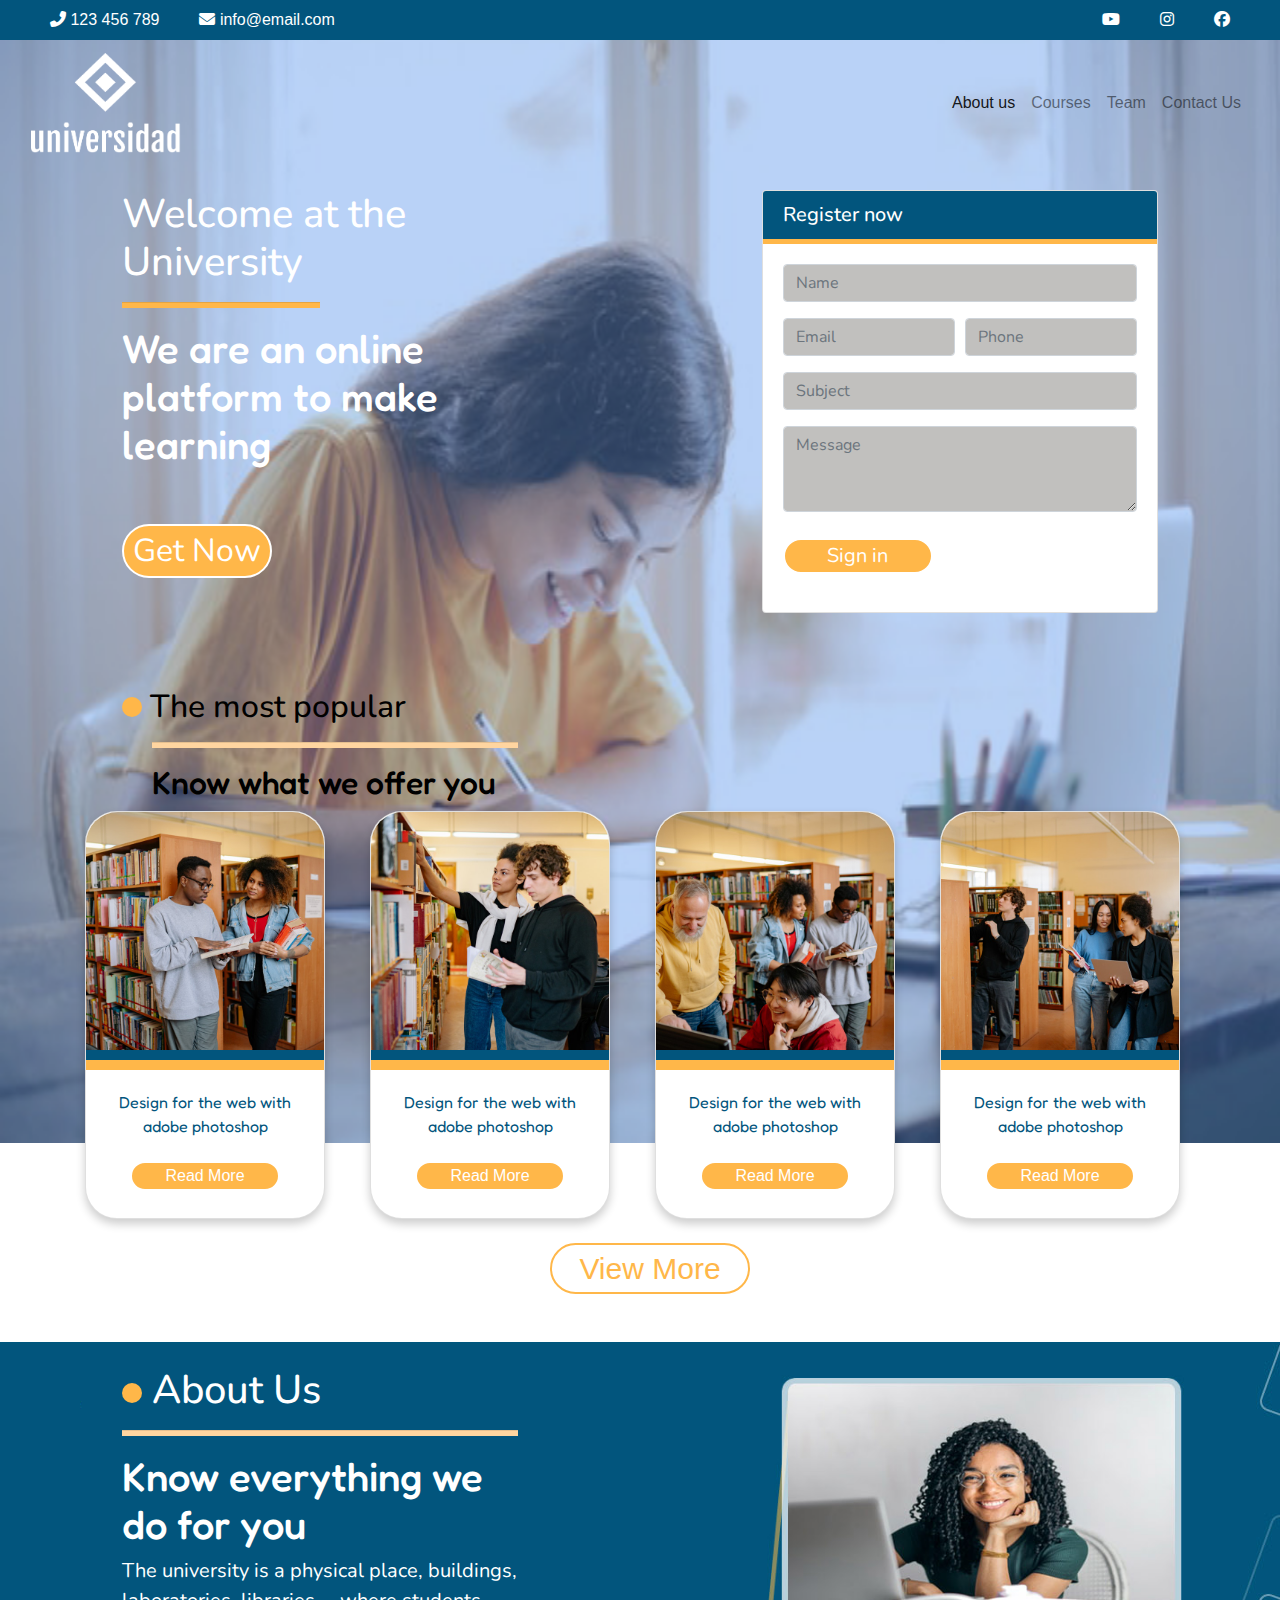
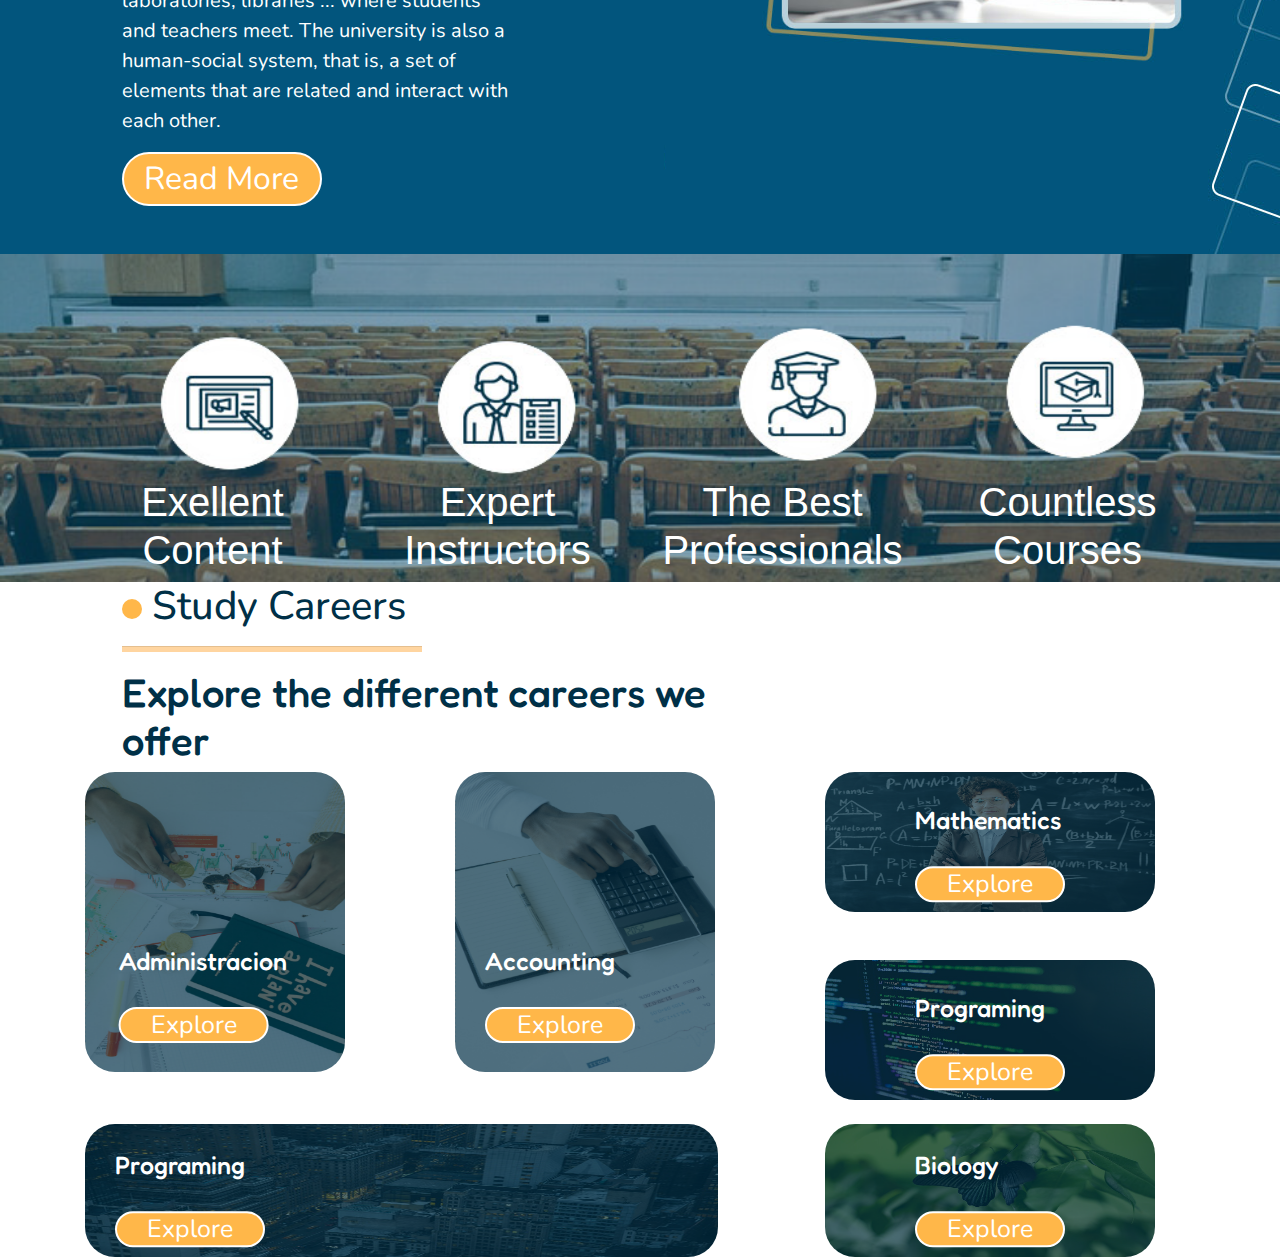
==== index.html @ 4c1564b8 "first try" ====
<!DOCTYPE html>
<html lang="en">
<head>
    <meta charset="UTF-8">
    <meta http-equiv="X-UA-Compatible" content="IE=edge">
    <meta name="viewport" content="width=device-width, initial-scale=1.0">
    <title>Document</title>
    <!-- styles -->
    <link rel="stylesheet" href="https://maxcdn.bootstrapcdn.com/bootstrap/4.0.0/css/bootstrap.min.css">

    <link rel="stylesheet" href="https://cdnjs.cloudflare.com/ajax/libs/font-awesome/6.1.1/css/all.min.css">

    <link rel="stylesheet" href="./css/style.css">


</head>
<body>
    <!-- top bar -->
    <nav  id="navbar-one" class="flex">
        <div class="left flex">
            <div class="call">
                <i class="fa fa-phone-alt"></i>
                <span class="hidden-mobile">123 456 789</span>
            </div>
            <div class="email">
                <i class="fa fa-envelope"></i>
                <span class="hidden-mobile">info@email.com</span>
            </div>
        </div>
        <div class="right flex">
            <div class="yt">
                <i class="fab fa-youtube"></i>
            </div>
            <div class="ig">
                <i class="fab fa-instagram"></i>
            </div>
            <div class="fb">
                <i class="fab fa-facebook"></i>
            </div>
        </div>
    </nav>

    <!--button bar  -->

    <div class="container-fluid">
        <nav class="navbar navbar-expand-lg navbar-light bg-dark">
            <a class="navbar-brand" href="#"><img height="100" width="150" src="./images/LOGO.png" alt=""></a>
            <button class="navbar-toggler" type="button" data-toggle="collapse" data-target="#navbarNavDropdown" aria-controls="navbarNavDropdown" aria-expanded="false" aria-label="Toggle navigation">
              <span class="navbar-toggler-icon"></span>
            </button>
            <div class="collapse navbar-collapse" id="navbarNavDropdown">
              <ul class="navbar-nav ml-auto">
                <li class="nav-item active">
                  <a class="nav-link" href="#">About us <span class="sr-only">(current)</span></a>
                </li>
                <li class="nav-item">
                  <a class="nav-link" href="#">Courses</a>
                </li>
                <li class="nav-item">
                  <a class="nav-link" href="#">Team</a>
                </li>
                <li class="nav-item">
                    <a class="nav-link" href="#">Contact Us</a>
                  </li>        
              </ul>
            </div>
        </nav>
    </div>

    <!-- welcome card -->    

    <section >
        <div  class="container-fluid">
            <div class="row">
                <div class="col-sm-1"></div>
                <div class="col-lg-4">
                    <br>
                    <div class="flow">                        
                        <h1>Welcome at the University</h1>
                        <hr id="line">
                        <h1 id="topText">We are an online <br>
                             platform to make learning</h1>              
                      <br>
                      <button id="button">Get Now</button>
                      </div>
                </div>    
                <div class="col-lg-2"></div>            

                <!-- registration -->

                <div class="col-lg-4">
                    <br>
                    <div  class="flow">
                        <div class="card">
                            <h5 class="card-header">Register now</h5>
                            <div class="card-body">
                              <form>
                                <div class="form-group">
                                    <input placeholder="Name" type="text" class="form-control" id="inputAddress" placeholder="1234 Main St">
                                  </div>
                                <div class="form-row">                            
                                  <div class="form-group col-md-6">
                                    <input placeholder="Email" type="email" class="form-control" id="inputEmail4">
                                  </div>
                                  <div class="form-group col-md-6">
                                    <input placeholder="Phone" type="phone" class="form-control" id="inputPassword4">
                                  </div>
                                </div>
                               
                                <div  class="form-group">
                                  <input type="text" class="form-control" placeholder="Subject">
                                </div>
                                <div class="form-row">
                                  <div class="form-group col-lg-12">
                                    <textarea placeholder="Message" class="form-control"  rows="3"></textarea>                            
                                  </div>                       
                                </div>
                                <div  class="form-group">                        
                                <button type="submit" id="sendButton">Sign in</button>
                              </form>
                            </div>
                          </div>
                      </div>
                </div>
                <div class="col-lg-1"></div>
            </div>
        </div>
    </section>
    <br>

    <div id="bottomSect" class="container-fluid">
        <div class="row">
          <div class="col-lg-1"></div>
          <div class="col-lg-4">

            <h1 style="color:black ;" class="flow">
              <span class="dot"></span>
               The most popular
              <hr style="background-color: #ffd5a0; height: 5px; margin-left: 30px;">
             <p style="margin: 0px 0px 0px 30px;" id="topText">Know what we offer you</p> 
          </h1> 
          </div>
          <div class="col-lg-2"></div>
          <div class="col-lg-4"></div>
          <div class="col-lg-1"></div>

                      
                        
        </div>
    </div>

    <!-- bottom cards -->

    <div class="container">
        <div class="row grid">

            <div class="col-lg-3 bcards">
                <div id="cCard"  class="card" style="width: 15rem;">
                <img class="card-img-top" src="./images/IMAGE CURSO 1.jpg" alt="Card image cap">
                <div id="card-body" class="card-body">
                  <!-- <h5 class="card-title">Card title</h5> -->
                  <p class="card-text">Design for the web with adobe photoshop</p>
                  <a href="#" class="btn"><button id="button">Read More</button></a>
                </div>
              </div>
            </div>
            <div class="col-lg-3 bcards">
                <div id="cCard2"  class="card" style="width: 15rem;">
                <img class="card-img-top" src="./images/IMAGE CURSO 2.jpg" alt="Card image cap">
                <div id="card-body2" class="card-body">
                  <!-- <h5 class="card-title">Card title</h5> -->
                  <p class="card-text">Design for the web with adobe photoshop</p>
                  <a href="#" class="btn"><button id="button">Read More</button></a>
                </div>
              </div>
            </div>
            <div class="col-lg-3 bcards">
                <div id="cCard3"  class="card" style="width: 15rem;">
                <img class="card-img-top" src="./images/IMAGE CURSO 3.jpg" alt="Card image cap">
                <div id="card-body3" class="card-body">
                  <!-- <h5 class="card-title">Card title</h5> -->
                  <p class="card-text">Design for the web with adobe photoshop</p>
                  <a href="#" class="btn"><button id="button">Read More</button></a>
                </div>
              </div>
            </div>
            <div class="col-lg-3 bcards">
                <div id="cCard4"  class="card" style="width: 15rem;">
                <img class="card-img-top" src="./images/IMAGE CURSO 4.jpg" alt="Card image cap">
                <div id="card-body4" class="card-body">
                  <!-- <h5 class="card-title">Card title</h5> -->
                  <p class="card-text">Design for the web with adobe photoshop</p>
                  <a href="#" class="btn"><button id="button">Read More</button></a>
                </div>
              </div>
            </div>
        </div>
    </div>
    <br>
    
    <!-- bottom button -->
    <div class="container">
        <div class="row">
            <div class="col-sm-4"></div>
            <div class="col-lg-4" style="padding-left: 100px;">
                <button style="font-size: 30px; align-items: center;" id="buttonInverse">View More</button>
            </div>
            <div class="col-sm-4"></div>
        </div>
    </div>
    <br>

    <!--About us section \ -->
    <br>
    <section class="aboutUs">
      <br>
      <div class="container-fluid">
        <div class="row">
          <div class="col-lg-1"></div>
          <div class="col-lg-4">
            <div class="flow">                        
            <h1><span class="dot"></span>
              About Us</h1>
            <hr style="background-color: #ffd5a0; height: 5px;"> 
            <h1 id="topText">Know everything we do for you </h1> 
            <p style="font-size: 20px;">The university is a physical place, buildings, laboratories, libraries ... where students and teachers meet. The university is also a human-social system, that is, a set of elements that are related and interact with each other.</p>             
          <button style="width: 200px;" id="button">Read More</button>
          <span><br><br></span>
          </div>
        </div>
          <div class="col-lg-2"></div>
          <div class="col-lg-4">
          <img class="girlImg" height="300" width="430" src="./images/aboutuslady.png" alt="">
          </div>
          <div class="col-lg-1"></div>
        </div>
      </div>

      <!-- about us bottom icons -->

    </section>  
    <section class="AuBg">
      <div class="container">
        <div class="row">
        <div class="col-lg-3">
           <img class="auimg"   src="./images/ICONO 1.png" alt="">
           <h1>Exellent <br>
              Content</h1>
          </div>
        <div class="col-lg-3">
          <img class="auimg"  src="./images/ICONO 2.png" alt="">
          <h1>
            Expert <br>
          Instructors
          </h1>
        </div>
        <div class="col-lg-3">
          <img class="auimg"  src="./images/ICONO 3.png" alt="">
          <h1>The Best <br>
             Professionals</h1>
        </div>
        <div class="col-lg-3">
          <img class="auimg"  src="./images/ICONO 4.png" alt="">
          <h1>Countless
            <br>
              Courses</h1>
        </div>
        </div>        
      </div>
    </section>

    <!-- study careers -->

    <section>
      <div class="container-fluid">
        <div class="row">
          <div class="col-lg-1"></div>
          <div  class="col-lg-6">
            <div style="color: #003047;" class="flow">                        
            <h1><span class="dot"></span>
              Study Careers</h1>
            <hr style="background-color: #ffd5a0; height: 5px; width: 300px; margin-left: 0"> 
            <h1 id="topText">Explore the different careers we offer</h1> 
          </div>
        </div>
          <div class="col-lg-5"></div>
        </div>

        <div class="container">
          <div class="row no-gutters flow">
            <div class="col-md-4">
              <img class="imgCr" width="260px" height="300px" src="./images/IMAGE  CATEGORY ADMINISTRATION-2.png" alt="">
              <h1 class="imgTxt imgTxtQ">
                <span id="topText">
                  Administracion
                </span> 
                <br>
                <br>
                <button id="button">Explore</button>
              </h1>
            </div>            
            <div class="col-md-4">
              <img class="imgCr" width="260px" height="300px" src="./images/IMAGE  CATEGORY ACCOUNTING-1.png" alt="">
              <h1  class="imgTxt imgTxtQ">
                <span id="topText">
                  Accounting
                </span> 
                <br>
                <br>
                <button id="button">Explore</button>
              </h1>
            </div>
            <div class="col-md-4">
              <img class="imgCr" width="330" height="140px" src="./images/IMAGE  CATEGORY MATHEMATICS.png" alt="">
              <h1 class="imgTxt2">
                <span id="topText">
                  Mathematics
                </span>
                <br>
                <br>
                <button id="button">Explore</button>
              </h1>
              <br>
              <br>
              <img class="imgCr" width="330" height="140px" src="./images/IMAGE  CATEGORY PROGRAMMING.png" alt="">
              <h1 class="imgTxt2">
                <span id="topText">
                  Programing
                </span>
                <br>
                <br>
                <button id="button">Explore</button>
              </h1>
            </div>
          </div>
        </div>
        <br>
        <div class="container">
          <div class="row no-gutters flow">
            <div class="col-lg-8">
              <img class="imgCr"  width="633px" height="133px" src="./images/IMAGE  CATEGORY ARCHITECTURE.png" alt="">
              <h1 class="imgTxt4 imgTxtQ">
                <span id="topText">
                  Programing
                </span>
                <br>
                <br>
                <button id="button">Explore</button>
              </h1>
            </div>
            <div class="col-lg-4">
              <img class="imgCr" width="330" height="133px" src="./images/IMAGE  CATEGORY BIOLOGY.png" alt="">
              <h1  class="imgTxt3 imgTxtQ">
                <span id="topText">
                  Biology
                </span> 
                <br>
                <br>
                <button id="button">Explore</button>
              </h1>
            </div>
          </div>
        </div>
        
    </section> 
    
</body>
</html>
---- css/style.css ----
@import url('https://fonts.googleapis.com/css2?family=Nunito&display=swap');

@import url('https://fonts.googleapis.com/css2?family=Fredoka+One&display=swap');

body{
    background-image: url(../images/IMAGEN\ HERO2.png);
    background-repeat: no-repeat;
    background-size: 100% 40%;
    /* background-position: top; */
}

/* div{
    outline: 2px solid black ;
} */

nav{
    padding: 0 50px;
    width: 100hv;
}

.flex{
    display: flex;
    justify-content: space-between;
    align-items: center;
}

#navbar-one{    
    background-color: #02557d;
    color: rgb(255, 255, 255);
    height: 40px;
    cursor: pointer;
}

.left > div + div{
    margin-left: 40px;
}

.right > div{
    margin-left: 40px;
}

.left > div:hover,
.right > div:hover{
    color: black;
    transition: all 0.5s
}

.bg-dark {
    background-color: #343a4000!important;
}

#line{
    background-color: #ffb749;
    height: 5px;
    width: 50%;
    margin-left: 0;
}
    
    
.flow{
        color: rgb(255, 255, 255);
        font-size: xx-large;
        font-family: 'Nunito', sans-serif;
}
    
#topText{
        font-family: 'Fredoka One', cursive;
}
    
#button{
        width: 150px;
        background-color: #ffb749;
        color: #ffffff;
        border-color: #ffffff;
        border-radius: 30px;
        border-style: solid;
}
    
#buttonInverse{
    width: 200px;
    background-color: #ffffff;
    color: #ffb749;
    border-color: #ffb749;
    border-radius: 30px;
    border-style: solid;
}

.card{
    background-color: #ffffff;   
}

.form-control{
    background-color: rgba(155, 153, 149, 0.616);
}

.card-header{
    border: 0;
    background-color: #02557d;
    border-bottom: 5px;
    border-style: solid;
    border-bottom-color:#ffb749;

}

#sendButton{
    width: 150px;
    font-size:20px; 
    background-color: #ffb749;
    color: #ffffff;
    border-color: #ffffff;
    border-radius: 30px;
    border-style: solid;
}

.dot {
    height: 20px;
    width: 20px;
    background-color:#ffb749;
    border-radius: 50%;
    display: inline-block;
    }    

#bottomSect{
    /* padding: 100px; */
    /* border: 100px; */
    margin-top: 50px;
}

.grid{
    display: grid;
    grid-template-columns: repeat(auto-fit, minmax(270px, 1fr));
    /* justify-items: center; */

}

#cCard, #cCard2, #cCard3, #cCard4 {
/* padding: 1.5em .5em .5em; */
border-radius: 2em;
text-align: center;
box-shadow: 0 5px 10px rgba(0,0,0,.2);
}

.card-img-top{
    border-radius: 2em 2em 0 0;        
    border-bottom: 10px solid #02557d ;
}

#card-body, #card-body2, #card-body3, #card-body4 {
    border-top: 10px solid #ffb749;
}

.card-text{
    font-family: 'Fredoka One', cursive;
    color: #02557d;
}

   









@media (max-width: 767px) {
    .hidden-mobile {
        display: none;
    }
    }

@media (max-width: 390px) {
body{
    background-image: url(../images/IMAGEN\ HERO2.png);
    background-repeat: no-repeat;
    background-size: 100% 26%;
    /* background-position: top; */
}
}

@media (max-width:  557px) {
body{
    background-image: url(../images/IMAGEN\ HERO2.png);
    background-repeat: no-repeat;
    background-size: 100% 26%;
    /* background-position: top; */
}
}

@media (max-width:  557px) {
    .grid{
        padding-left: 60px;
    }
    }

@media (max-width:  557px) {
    .bcards{
        padding-top: 10px;
    }
    }


            /* about page */


.aboutUs{
    background-image: url("../images/bg.png");
    background-repeat: no-repeat;
    background-size: cover;    
}
  
.AuBg{
    background-image: url("../images/AuBg.png");
    background-repeat: no-repeat;
    background-size: 100% 100%;
    text-align: center;
    color:#ffffff;
    ;
}
    
.auimg{    
    width: 300px;
    height: 300px;
    margin-bottom: -76px;
}

.imgCr{
    border-radius: 30px;
}

.imgTxt{
    font-size: 25px;
    position: absolute;    
    transform: translate(20%, -130%);
}

.imgTxt2{
    font-size: 25px;
    position: absolute;    
    transform: translate(60%, -110%);
}

@media all and (max-width: 1207px) and (max-width: 994px) {
    .imgTxt2  {
    font-size: 25px;
    position: absolute;    
    transform: translate(20%, -150%);
    }           

}


.imgTxt3{
    font-size: 25px;
    position: absolute;    
    transform: translate(60%, -110%);
}

@media all and (max-width: 1207px) and (max-width: 994px) {
    .imgTxt3  {
    font-size: 25px;
    position: absolute;    
    transform: translate(20%, -150%);
    }           

}

.imgTxt4{
    font-size: 25px;
    position: absolute;    
    transform: translate(20%, -110%);
}

@media all and (max-width: 1207px) and (max-width: 994px) {
    .imgTxt4  {
    font-size: 25px;
    position: absolute;    
    transform: translate(20%, -150%);
    }           

}


@media (max-width: 994px) {
    .AuBg{
        background: #02557d;
        border-top: 5px solid #ffb749;


    }
}

@media (max-width: 994px) {
    .aboutUs{        
        border-bottom: 5px solid #000000;


    }
}

@media all and (max-width: 1207px) and (max-width: 994px) {
    .imgCr  {
        height: 350px;
        width: 300px;
        padding: 10px;
    }           

}

@media all and (max-width: 1207px) and (max-width: 994px) {
    .imgTxtQ >  {
    font-size: 25px;
    position: absolute;    
    transform: translate(5%, -200%);
    }           

}


@media (max-width: 1114px) {
    .girlImg{        
        width: 250px;
        height: 200px;
    }
}
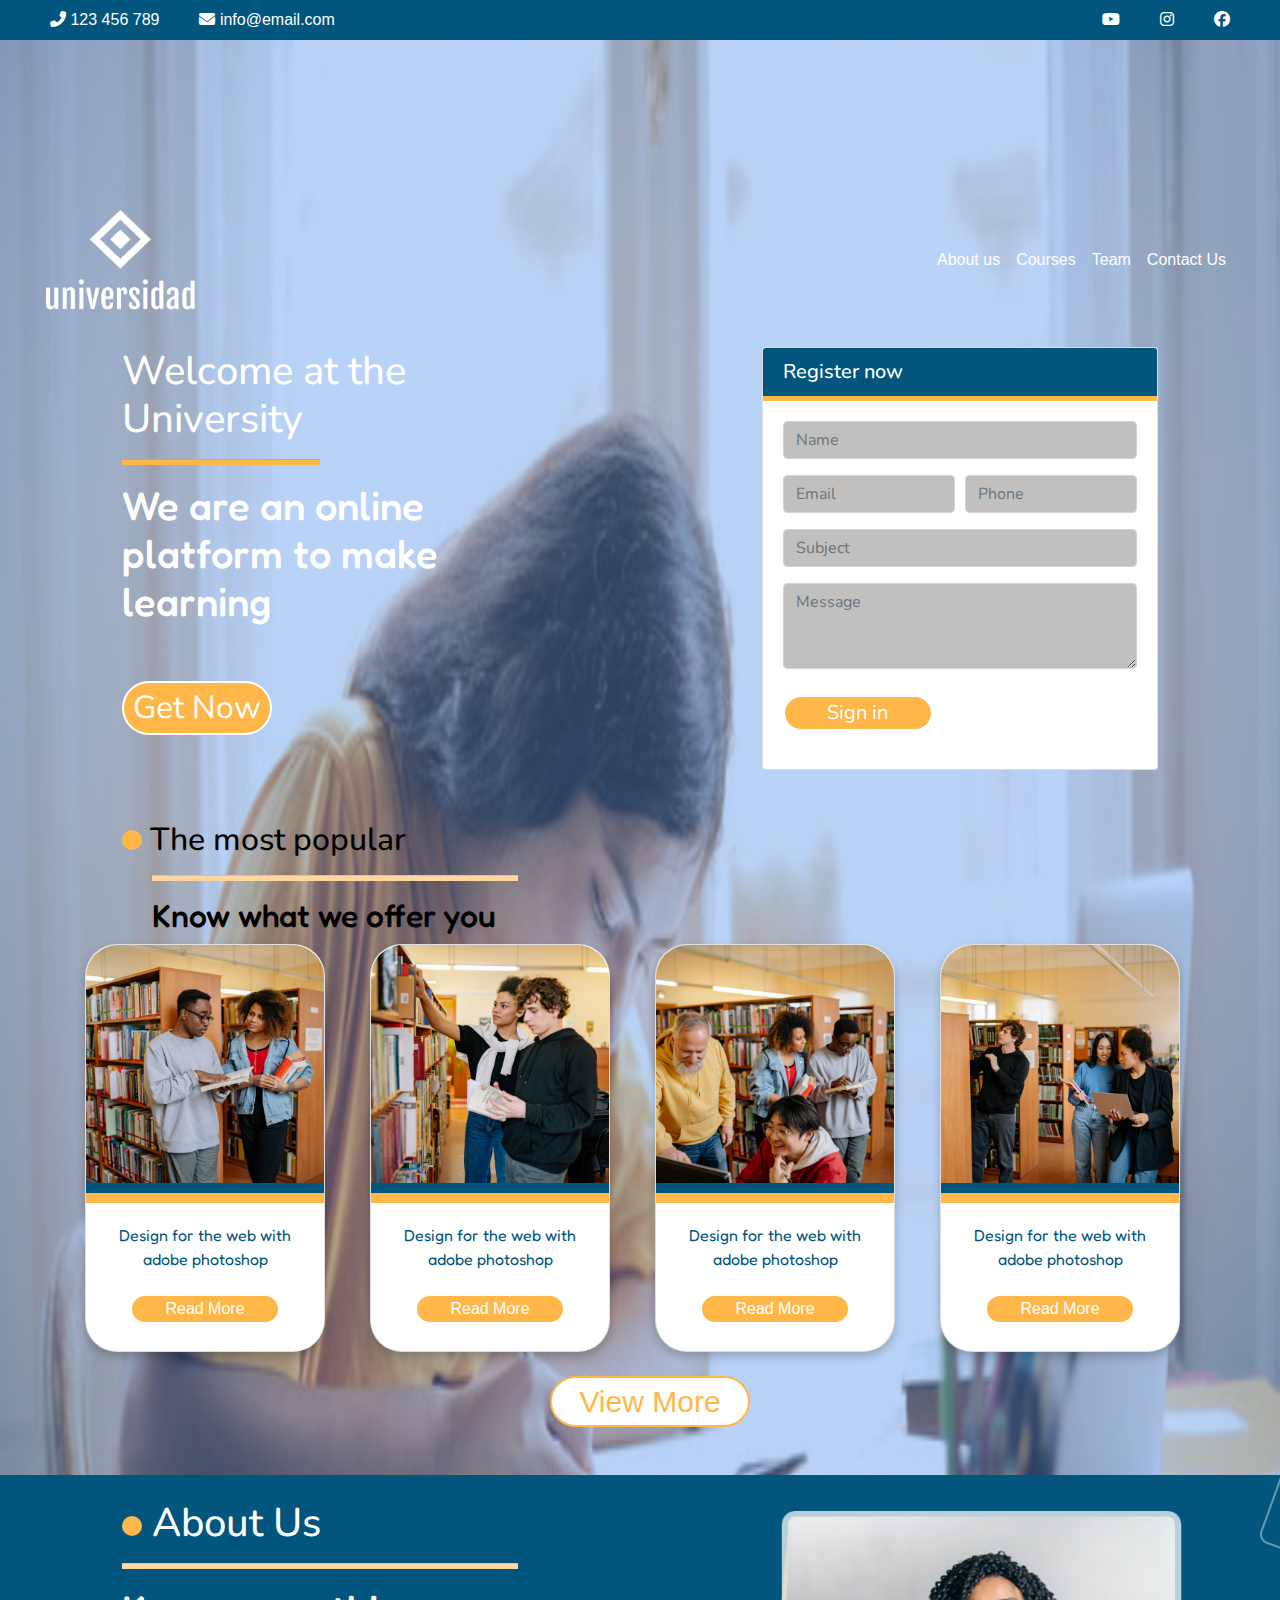
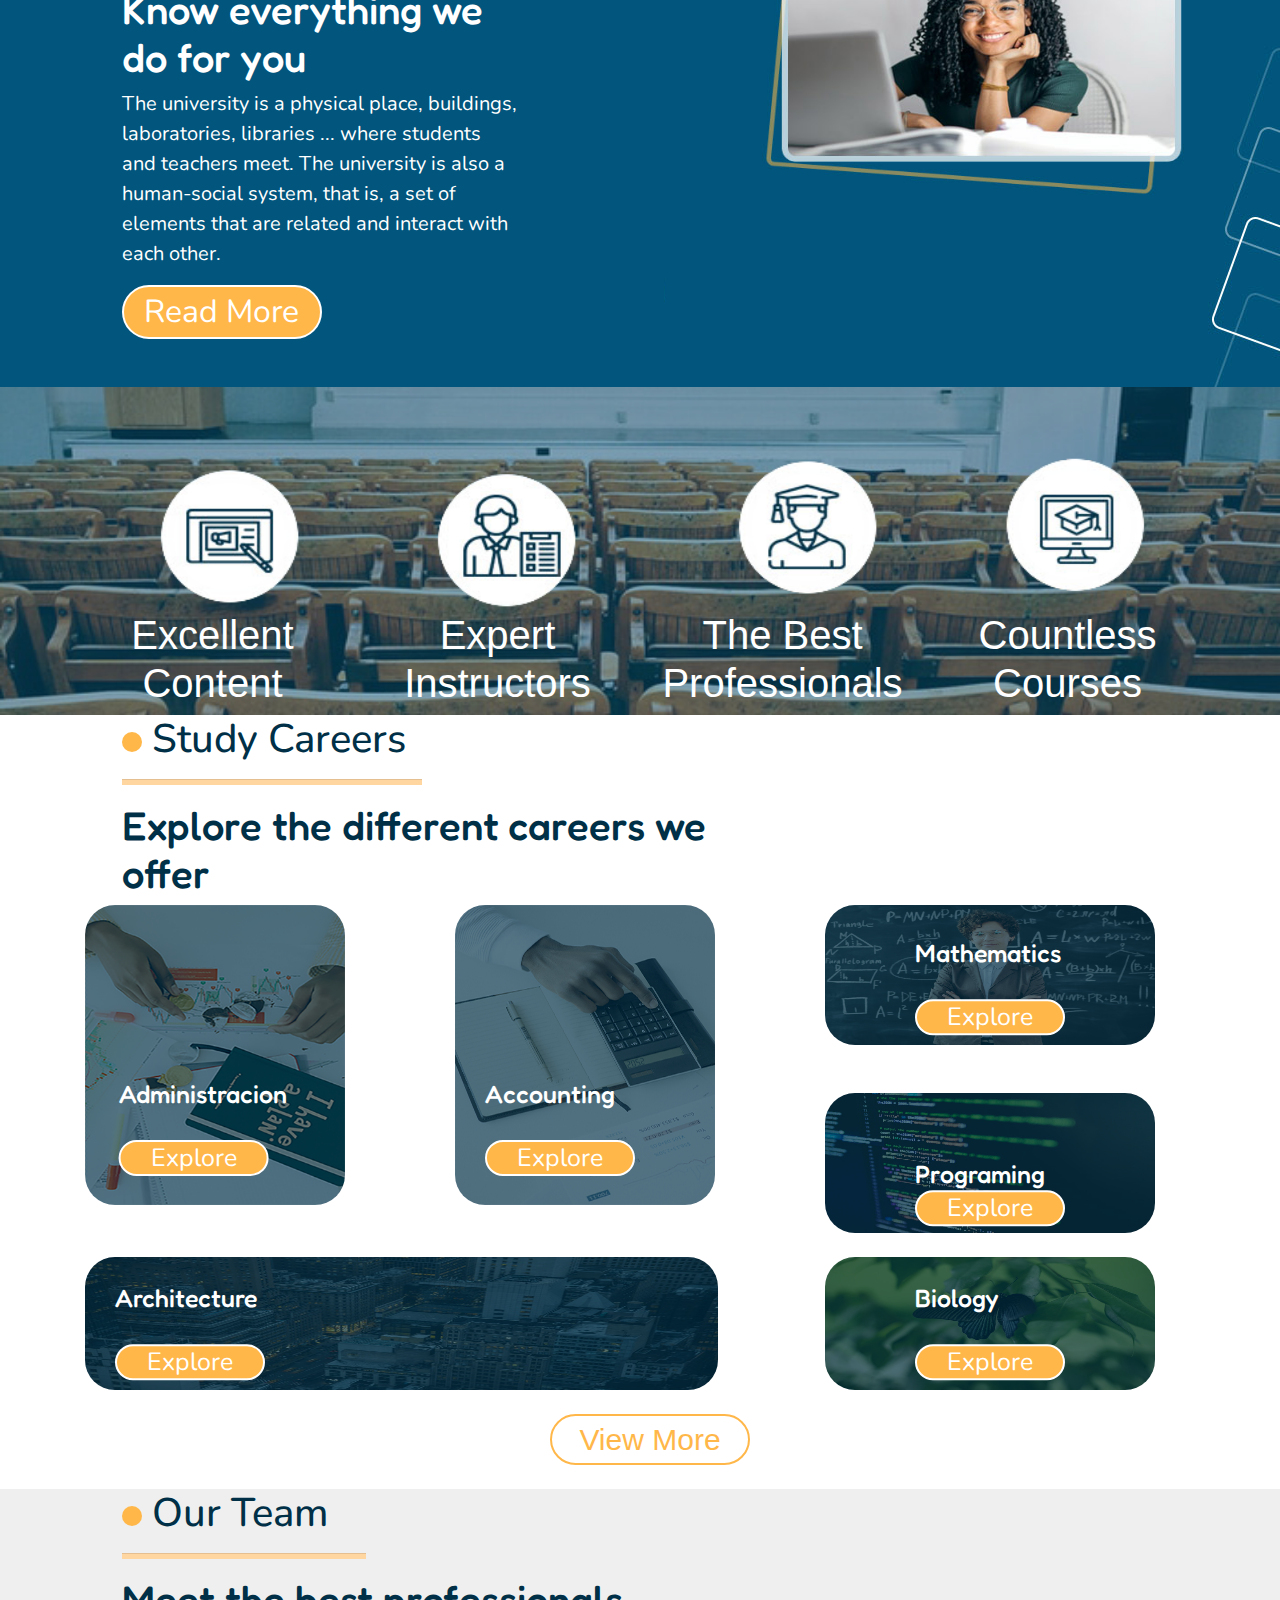
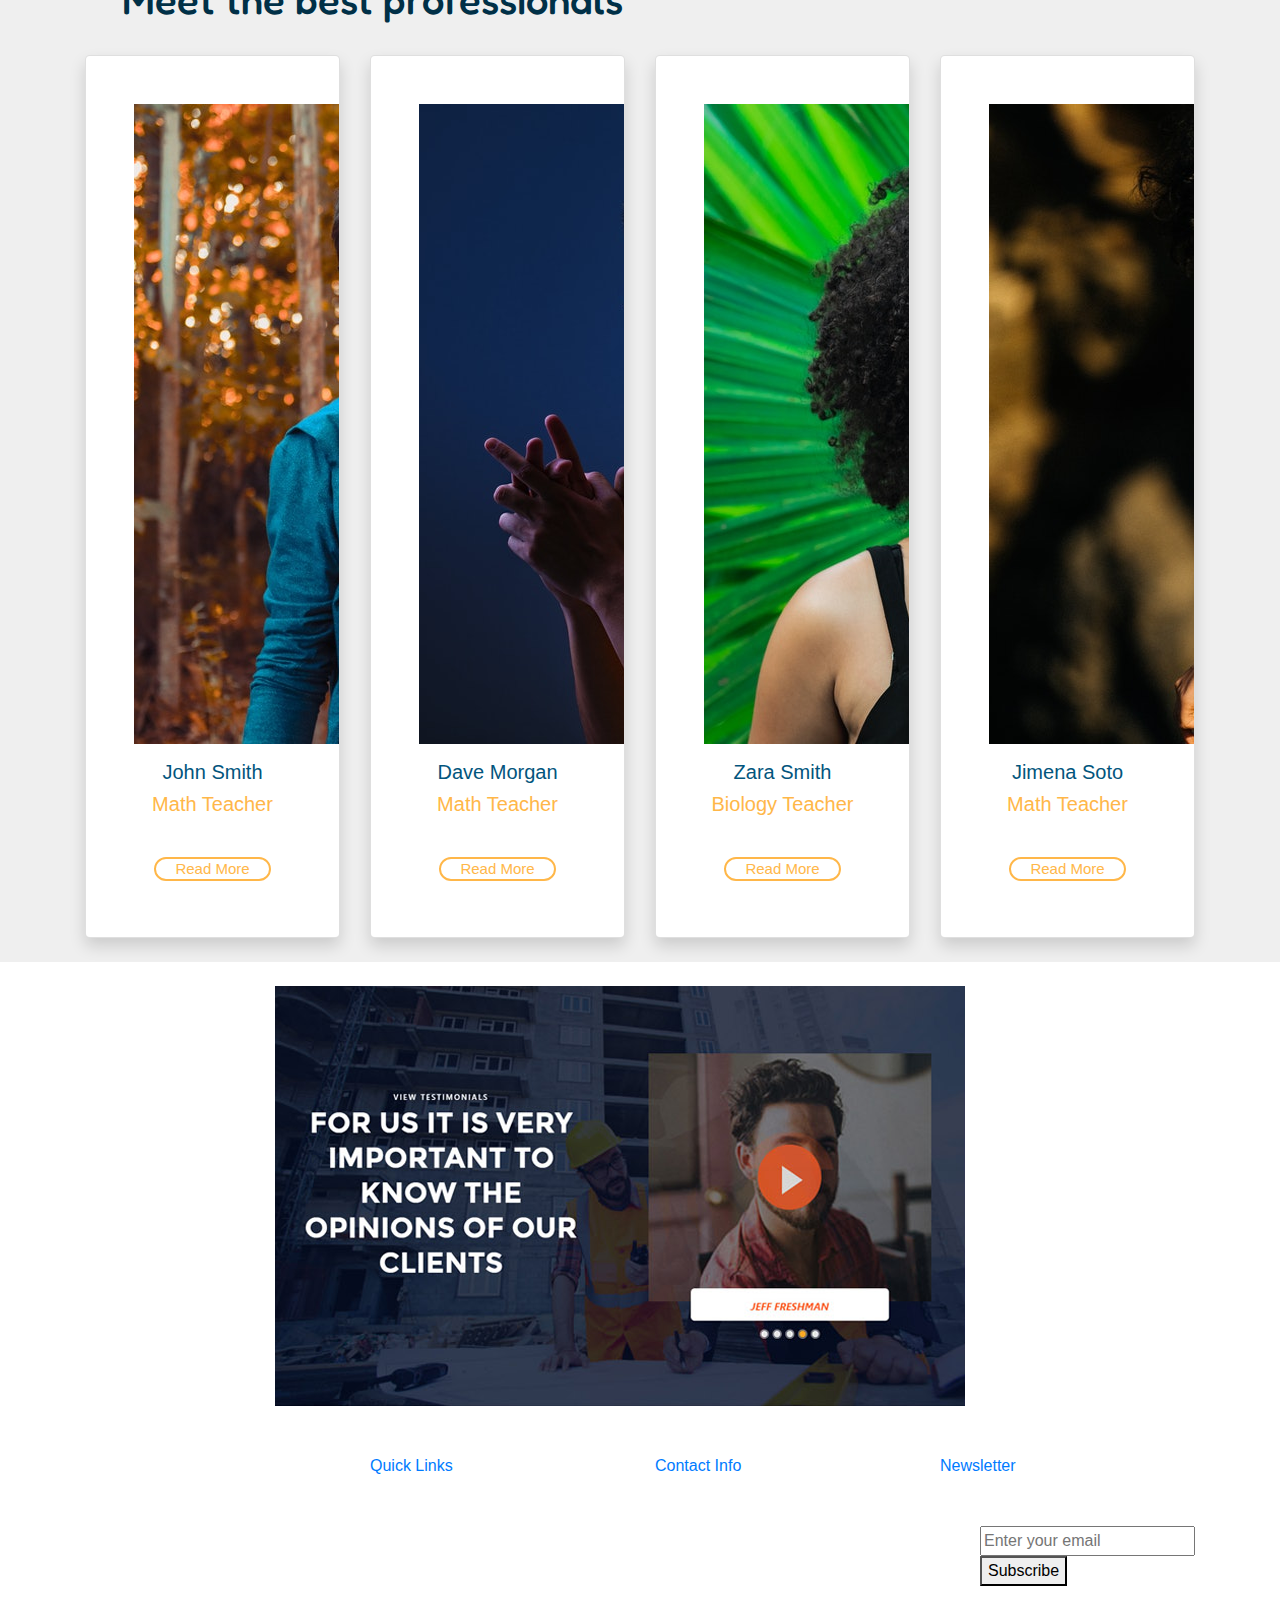
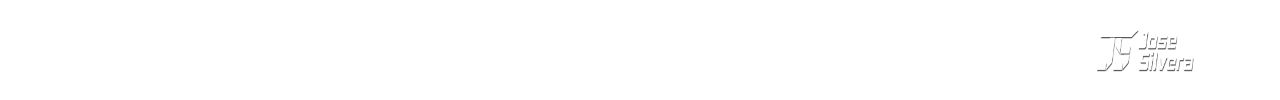
==== commit 90d2598a: "try2" ====
--- a/index.html
+++ b/index.html
@@ -8,69 +8,82 @@
     <!-- styles -->
     <link rel="stylesheet" href="https://maxcdn.bootstrapcdn.com/bootstrap/4.0.0/css/bootstrap.min.css">
 
+    <link rel="stylesheet" type="text/css" href="https://cdn.jsdelivr.net/npm/bootstrap@4.5.3/dist/css/bootstrap.min.css">
+
+
     <link rel="stylesheet" href="https://cdnjs.cloudflare.com/ajax/libs/font-awesome/6.1.1/css/all.min.css">
 
     <link rel="stylesheet" href="./css/style.css">
-
 
 </head>
 <body>
-    <!-- top bar -->
-    <nav  id="navbar-one" class="flex">
-        <div class="left flex">
-            <div class="call">
-                <i class="fa fa-phone-alt"></i>
-                <span class="hidden-mobile">123 456 789</span>
-            </div>
-            <div class="email">
-                <i class="fa fa-envelope"></i>
-                <span class="hidden-mobile">info@email.com</span>
-            </div>
-        </div>
-        <div class="right flex">
-            <div class="yt">
-                <i class="fab fa-youtube"></i>
-            </div>
-            <div class="ig">
-                <i class="fab fa-instagram"></i>
-            </div>
-            <div class="fb">
-                <i class="fab fa-facebook"></i>
-            </div>
-        </div>
-    </nav>
-
-    <!--button bar  -->
-
-    <div class="container-fluid">
-        <nav class="navbar navbar-expand-lg navbar-light bg-dark">
-            <a class="navbar-brand" href="#"><img height="100" width="150" src="./images/LOGO.png" alt=""></a>
-            <button class="navbar-toggler" type="button" data-toggle="collapse" data-target="#navbarNavDropdown" aria-controls="navbarNavDropdown" aria-expanded="false" aria-label="Toggle navigation">
-              <span class="navbar-toggler-icon"></span>
-            </button>
-            <div class="collapse navbar-collapse" id="navbarNavDropdown">
-              <ul class="navbar-nav ml-auto">
-                <li class="nav-item active">
-                  <a class="nav-link" href="#">About us <span class="sr-only">(current)</span></a>
-                </li>
-                <li class="nav-item">
-                  <a class="nav-link" href="#">Courses</a>
-                </li>
-                <li class="nav-item">
-                  <a class="nav-link" href="#">Team</a>
-                </li>
-                <li class="nav-item">
-                    <a class="nav-link" href="#">Contact Us</a>
-                  </li>        
-              </ul>
-            </div>
-        </nav>
-    </div>
-
+  <nav  id="navbar-one" class="flex">
+    <div class="left flex">
+        <div class="call">
+            <i class="fa fa-phone-alt"></i>
+            <span class="hidden-mobile">123 456 789</span>
+        </div>
+        <div class="email">
+            <i class="fa fa-envelope"></i>
+            <span class="hidden-mobile">info@email.com</span>
+        </div>
+    </div>
+    <div class="right flex">
+        <div class="yt">
+            <i class="fab fa-youtube"></i>
+        </div>
+        <div class="ig">
+            <i class="fab fa-instagram"></i>
+        </div>
+        <div class="fb">
+            <i class="fab fa-facebook"></i>
+        </div>
+    </div>
+</nav>
+    <!-- Background video -->
+<div class="video-background-holder">
+  <div class="video-background-overlay"></div>
+  <video playsinline="playsinline" autoplay="autoplay" muted="muted" loop="loop">
+        <source src="./Videos/hero-video.mp4" type="video/mp4">
+    </video>
+  <div class="video-background-content container-fluid h-100">
+    
+
+  <!--button bar  -->
+
+  <div class="container-fluid">
+      <nav class="navbar navbar-expand-lg navbar-dark bg-dark">
+          <a class="navbar-brand" href="#"><img height="100" width="150" src="./images/LOGO.png" alt=""></a>
+          <button class="navbar-toggler" type="button" data-toggle="collapse" data-target="#navbarNavDropdown" aria-controls="navbarNavDropdown" aria-expanded="false" aria-label="Toggle navigation">
+            <span class="navbar-toggler-icon"></span>
+          </button>
+          <div  class="collapse navbar-collapse" id="navbarNavDropdown">
+            <ul class="navbar-nav ml-auto">
+              <li class="nav-item active">
+                <a  style="color: white;" class="nav-link" href="#about">About us <span class="sr-only">(current)</span></a>
+              </li>
+              <li class="nav-item">
+                <a  style="color: white;" class="nav-link" href="#careers">Courses</a>
+              </li>
+              <li class="nav-item">
+                <a  style="color: white;" class="nav-link" href="#team">Team</a>
+              </li>
+              <li class="nav-item">
+                  <a  style="color: white;" class="nav-link" href="#contact">Contact Us</a>
+                </li>        
+            </ul>
+          </div>
+      </nav>
+  </div>
+  </div> 
+
+</div>
+   
+   
     <!-- welcome card -->    
 
-    <section >
-        <div  class="container-fluid">
+    <section class="topBg">
+        <div class="container-fluid">
             <div class="row">
                 <div class="col-sm-1"></div>
                 <div class="col-lg-4">
@@ -126,9 +139,9 @@
             </div>
         </div>
     </section>
-    <br>
-
-    <div id="bottomSect" class="container-fluid">
+    <section>
+
+      <div id="bottomSect" class="container-fluid">
         <div class="row">
           <div class="col-lg-1"></div>
           <div class="col-lg-4">
@@ -148,6 +161,10 @@
                         
         </div>
     </div>
+
+    </section>
+
+
 
     <!-- bottom cards -->
 
@@ -212,7 +229,7 @@
 
     <!--About us section \ -->
     <br>
-    <section class="aboutUs">
+    <section id="about" href class="aboutUs">
       <br>
       <div class="container-fluid">
         <div class="row">
@@ -244,7 +261,7 @@
         <div class="row">
         <div class="col-lg-3">
            <img class="auimg"   src="./images/ICONO 1.png" alt="">
-           <h1>Exellent <br>
+           <h1>Excellent <br>
               Content</h1>
           </div>
         <div class="col-lg-3">
@@ -271,7 +288,7 @@
 
     <!-- study careers -->
 
-    <section>
+    <section id="careers">
       <div class="container-fluid">
         <div class="row">
           <div class="col-lg-1"></div>
@@ -328,7 +345,6 @@
                   Programing
                 </span>
                 <br>
-                <br>
                 <button id="button">Explore</button>
               </h1>
             </div>
@@ -341,7 +357,7 @@
               <img class="imgCr"  width="633px" height="133px" src="./images/IMAGE  CATEGORY ARCHITECTURE.png" alt="">
               <h1 class="imgTxt4 imgTxtQ">
                 <span id="topText">
-                  Programing
+                  Architecture 
                 </span>
                 <br>
                 <br>
@@ -361,8 +377,178 @@
             </div>
           </div>
         </div>
-        
+        <br>
+         <!-- bottom button -->
+    <div class="container">
+      <div class="row">
+          <div class="col-sm-4"></div>
+          <div class="col-lg-4" style="padding-left: 100px;">
+              <button style="font-size: 30px; align-items: center;" id="buttonInverse">View More</button>
+          </div>
+          <div class="col-sm-4"></div>
+      </div>
+  </div>
+  <br>        
     </section> 
+  <!-- our team -->
+  
+  <section id="team" style="background-color: #efefef;">
+    <div class="container-fluid">
+      <div class="row">
+        <div class="col-lg-1"></div>
+        <div  class="col-lg-6">
+          <div style="color: #003047;" class="flow">                        
+          <h1><span class="dot"></span>
+            Our Team</h1>
+          <hr style="background-color: #ffd5a0; height: 5px; width: 40%; margin-left: 0"> 
+          <h1 id="topText">Meet the best professionals</h1> 
+        </div>
+      </div>
+        <div class="col-lg-5"></div>
+      </div>
+    </div>
+    <br>
+    <div class="container">   
     
+      <div class="row">
+        <div class="col-sm-3">
+          <div  class="profile-card card rounded-lg shadow p-4 p-xl-5 mb-4 text-center position-relative overflow-hidden">
+            <div class="banner"></div>
+            <img src="./images/IMAGE TEAM 1.jpg" alt="" class="img-circle mx-auto mb-3">
+            <h3 style="color: #02557d; font-size: 20px;">John Smith</h3>
+            <h3 style="font-size: 20px; color:#ffb749;" >Math Teacher</h3> 
+            <br>
+            <h3>
+              <button style="font-size: 15px; align-items: center; width: 75%;" id="buttonInverse">Read More</button> 
+            </h3>          
+          </div>
+        </div>
+        <div class="col-sm-3">
+          <div class="profile-card card rounded-lg shadow p-4 p-xl-5 mb-4 text-center position-relative overflow-hidden">
+            <div class="banner"></div>
+            <img src="./images/IMAGE TEAM 2.jpg" alt="" class="img-circle mx-auto mb-3">
+            <h3  style="color: #02557d; font-size: 20px;">Dave Morgan</h3>
+            <h3 style="font-size: 20px; color:#ffb749;" >Math Teacher</h3>
+            <br>
+            <h3>
+              <button style="font-size: 15px; align-items: center; width: 75%;" id="buttonInverse">Read More</button> 
+            </h3>               
+          </div>
+        </div>
+        <div class="col-sm-3">
+          <div class="profile-card card rounded-lg shadow p-4 p-xl-5 mb-4 text-center position-relative overflow-hidden">
+            <div class="banner"></div>
+            <img src="./images/IMAGE TEAM 4.jpg" alt="" class="img-circle mx-auto mb-3">
+            <h3  style="color: #02557d; font-size: 20px;">Zara Smith</h3>
+            <h3 style="font-size: 20px; color:#ffb749;" >Biology Teacher</h3>
+            <br>
+            <h3>
+              <button style="font-size: 15px; align-items: center; width: 75%;" id="buttonInverse">Read More</button> 
+            </h3>               
+          </div>
+        </div>
+        <div class="col-sm-3">
+          <div class="profile-card card rounded-lg shadow p-4 p-xl-5 mb-4 text-center position-relative overflow-hidden">
+            <div class="banner"></div>
+            <img src="./images/IMAGE TEAM 3.jpg" alt="" class="img-circle mx-auto mb-3">
+            <h3  style="color: #02557d; font-size: 20px;">Jimena Soto</h3>
+            <h3 style="font-size: 20px; color:#ffb749;" >Math Teacher</h3>
+            <br>
+            <h3>
+              <button style="font-size: 15px; align-items: center; width: 75%;" id="buttonInverse">Read More</button> 
+            </h3>
+          </div>
+        </div>
+      </div>
+    </div>
+  </section>
+
+  <!-- testimony  -->
+
+  <section class="testimony">
+    <br>
+    <div class="container"> 
+    <div class="row">
+      <div class="col-lg-2"></div>
+      <div class="col-lg-8">        
+        <img class="tp" src="./images/bottom-testimony.png" alt="">
+      </div>
+      <div class="col-lg-2"></div>
+    </div>
+    </div>
+    <br>
+  </section>
+
+  <!-- footer -->
+  <section id="contact" class="footer">
+    <br>
+      <div class="container">
+        <div style="color:white;" class="row">
+          <div class="col-lg-3">
+            <img height="100px" width="100px" src="./images/LOGO.png" alt="">
+          </div>
+          <div class="col-lg-3">
+            <a href="">Quick Links</a>
+            <ul>
+              <li>About Us</li>
+              <li>Courses</li>
+              <li>Team</li>
+              <li>Contact Us</li>
+            </ul>
+          </div>
+          <div class="col-lg-3">
+            <a href="">Contact Info</a>
+            <ul>
+              <li><i class="fa fa-phone-alt"></i> 123 456 789</li>
+              
+              <li><i class="fa fa-envelope"></i> info@email.com</li>
+                
+              <li>
+                <i class="fab fa-facebook"></i>
+                
+                <i class="fab fa-instagram"></i>
+                
+                <i class="fab fa-youtube"></i>
+    
+              </li>
+            </ul>
+          </div>
+          <div class="col-lg-3">
+            <a href="">Newsletter</a>
+            <ul>
+              <li>Receive all our promotions and notifications</li>
+              <li>
+                <div class="custom-search">
+                  <input type="text" class="custom-search-input" placeholder="Enter your email">
+                  <button class="custom-search-botton" type="submit">Subscribe</button>  
+                </div>
+              </li>              
+            </ul>
+          </div>
+        </div>        
+      </div>
+      <br>
+      <div class="container">
+        <div class="row">
+          <div style="color: white;" class="col-lg-6">© Copyright University. All Rights Reserved
+            This Website Was Designed And Develop by Josesilvera.com
+          </div>
+          <div style="text-align: right;" class="col-lg-6">
+            <img height="50px" width="100px" src="./images/logo Silvera Enterprises.png" alt="">
+          </div>
+        </div>
+      </div>
+      <br>
+  </section>
+
+
+	
+
+
+
+<script src="https://code.jquery.com/jquery-3.2.1.slim.min.js" integrity="sha384-KJ3o2DKtIkvYIK3UENzmM7KCkRr/rE9/Qpg6aAZGJwFDMVNA/GpGFF93hXpG5KkN" crossorigin="anonymous"></script>
+<script src="https://cdn.jsdelivr.net/npm/popper.js@1.12.9/dist/umd/popper.min.js" integrity="sha384-ApNbgh9B+Y1QKtv3Rn7W3mgPxhU9K/ScQsAP7hUibX39j7fakFPskvXusvfa0b4Q" crossorigin="anonymous"></script>
+<script src="https://cdn.jsdelivr.net/npm/bootstrap@4.0.0/dist/js/bootstrap.min.js" integrity="sha384-JZR6Spejh4U02d8jOt6vLEHfe/JQGiRRSQQxSfFWpi1MquVdAyjUar5+76PVCmYl" crossorigin="anonymous"></script>
 </body>
+
 </html>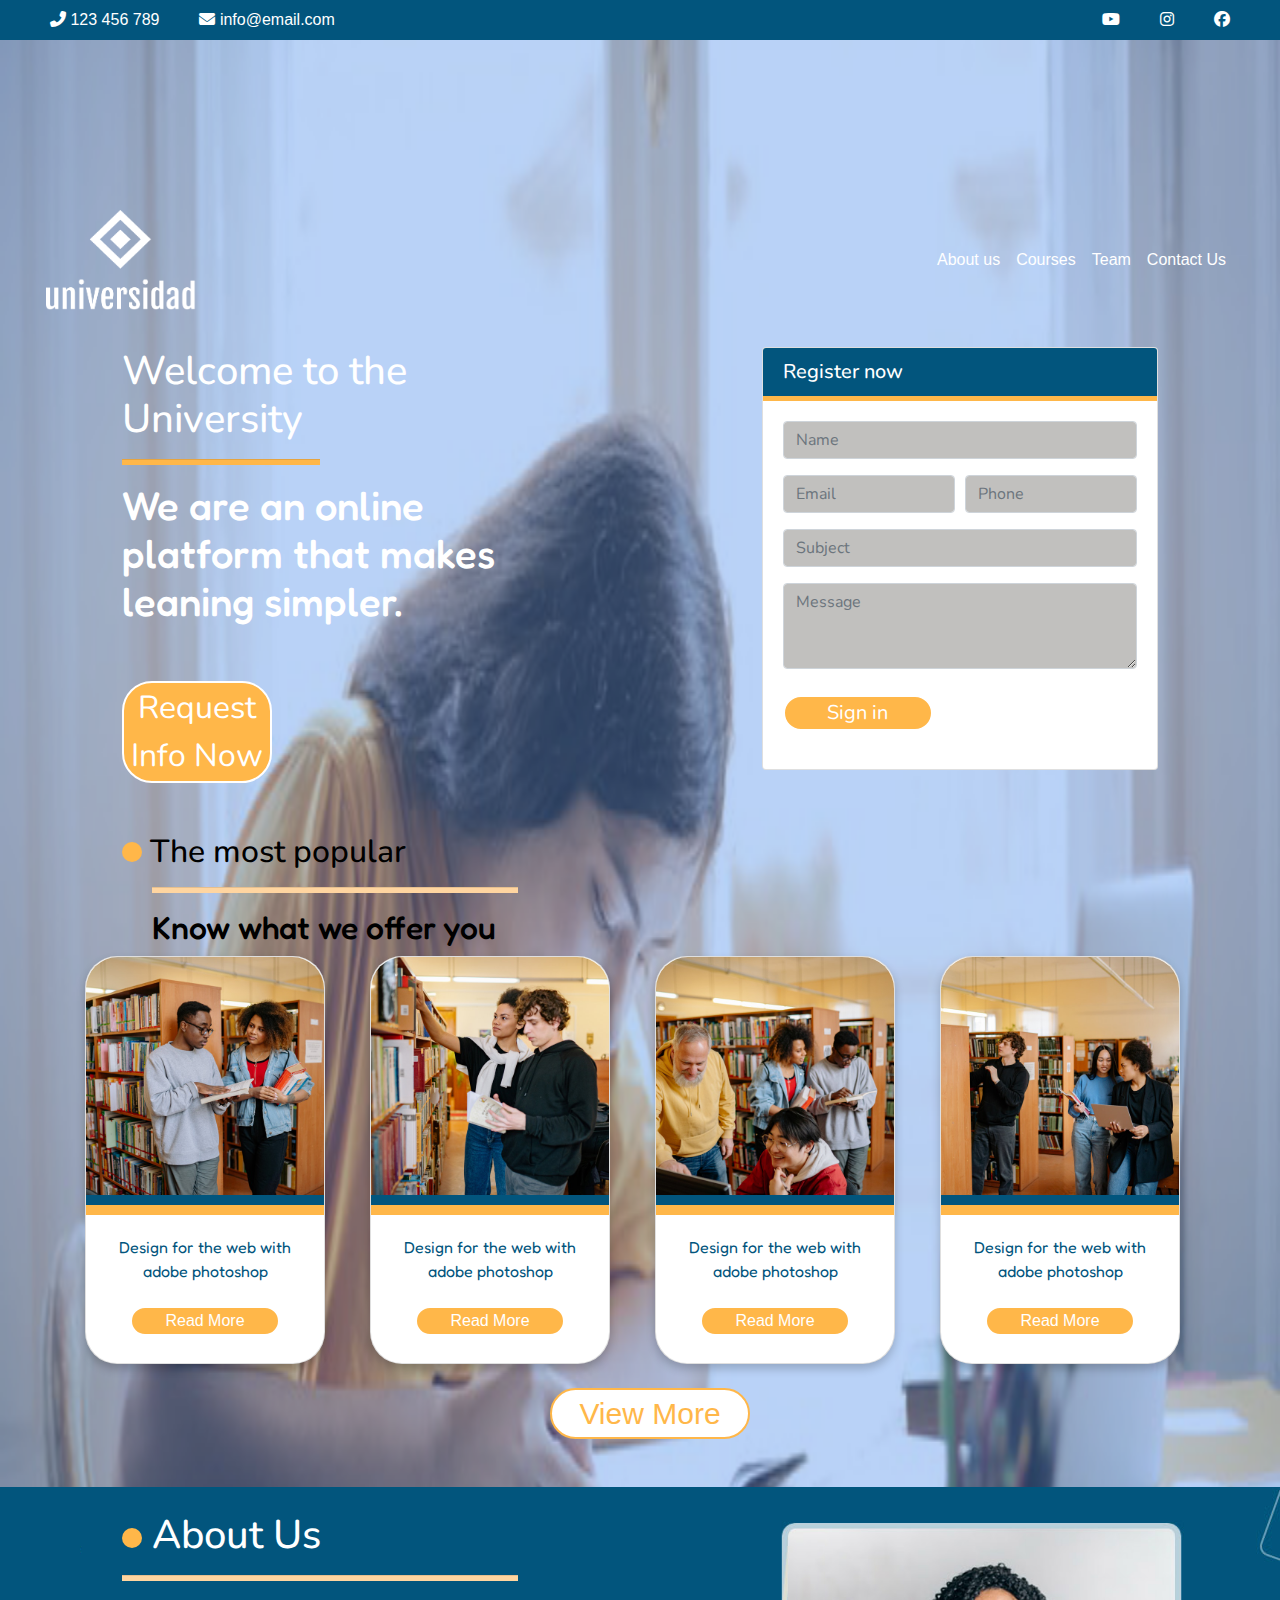
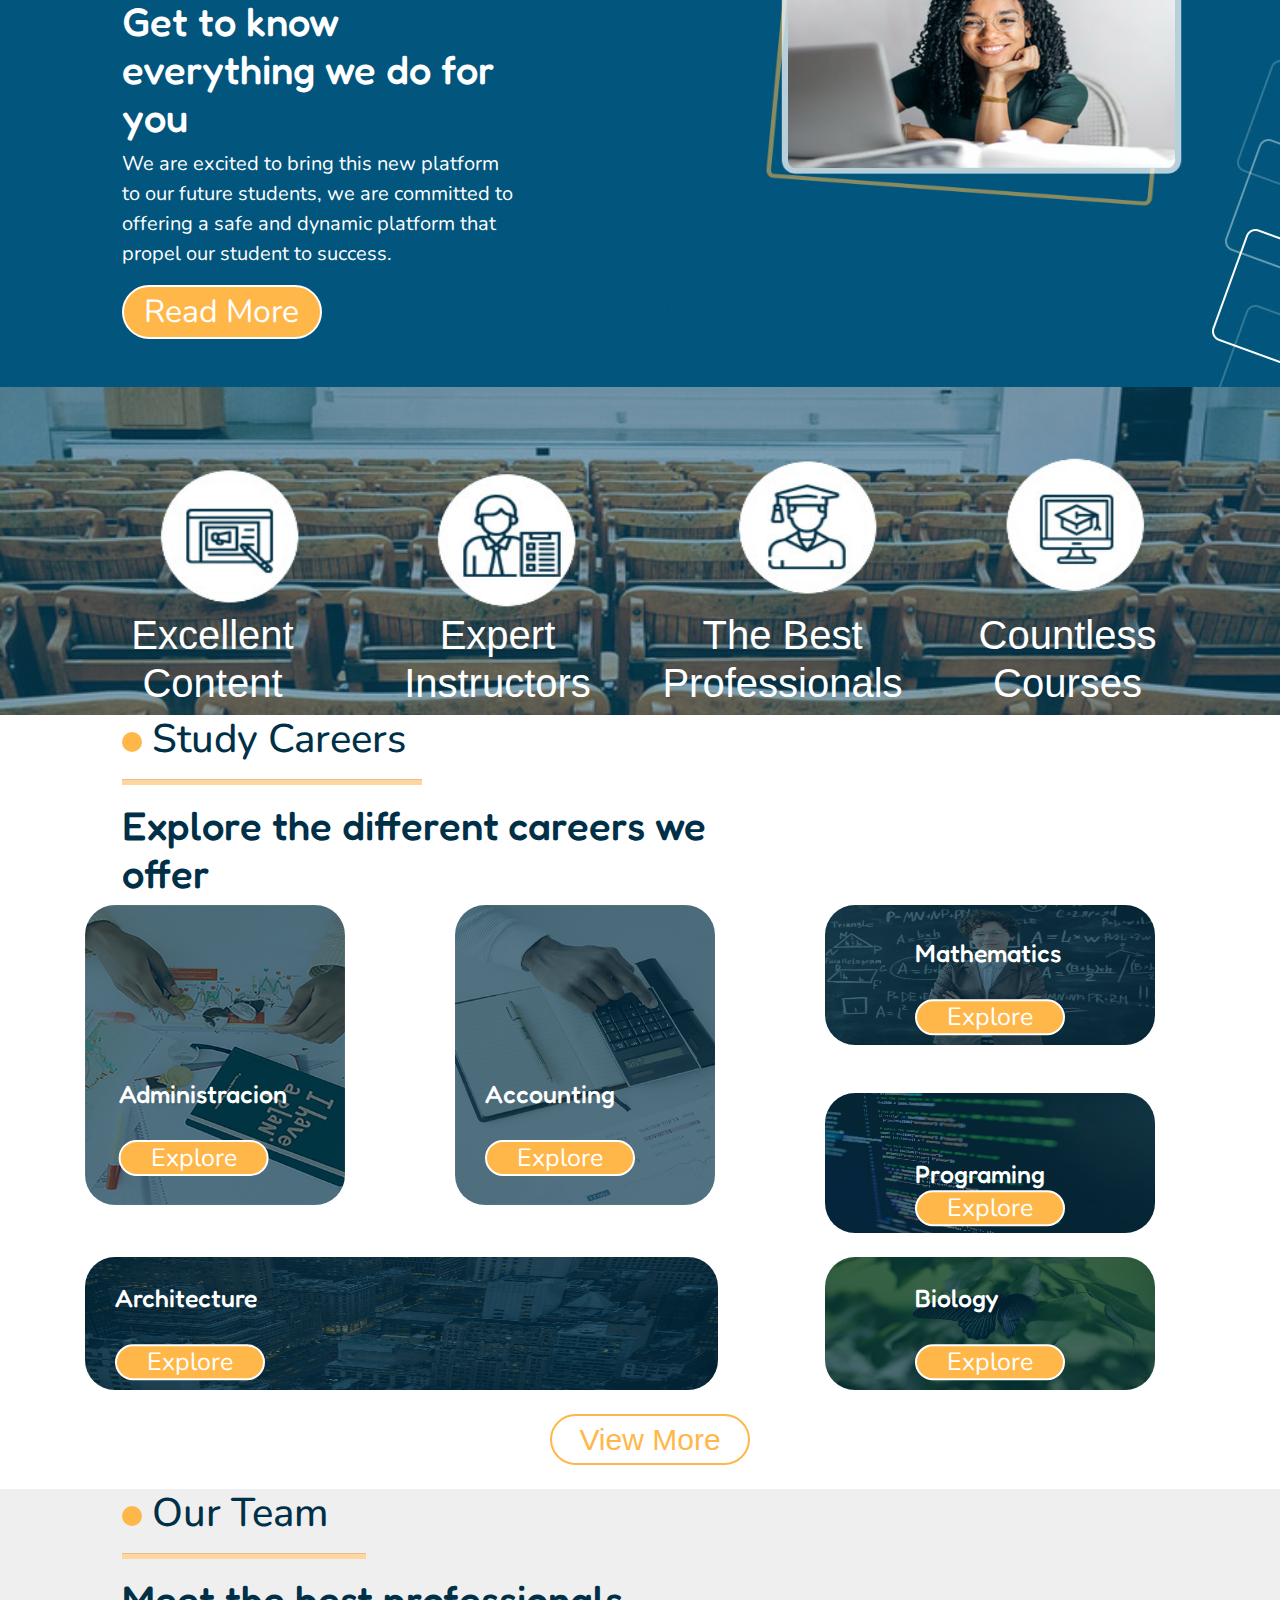
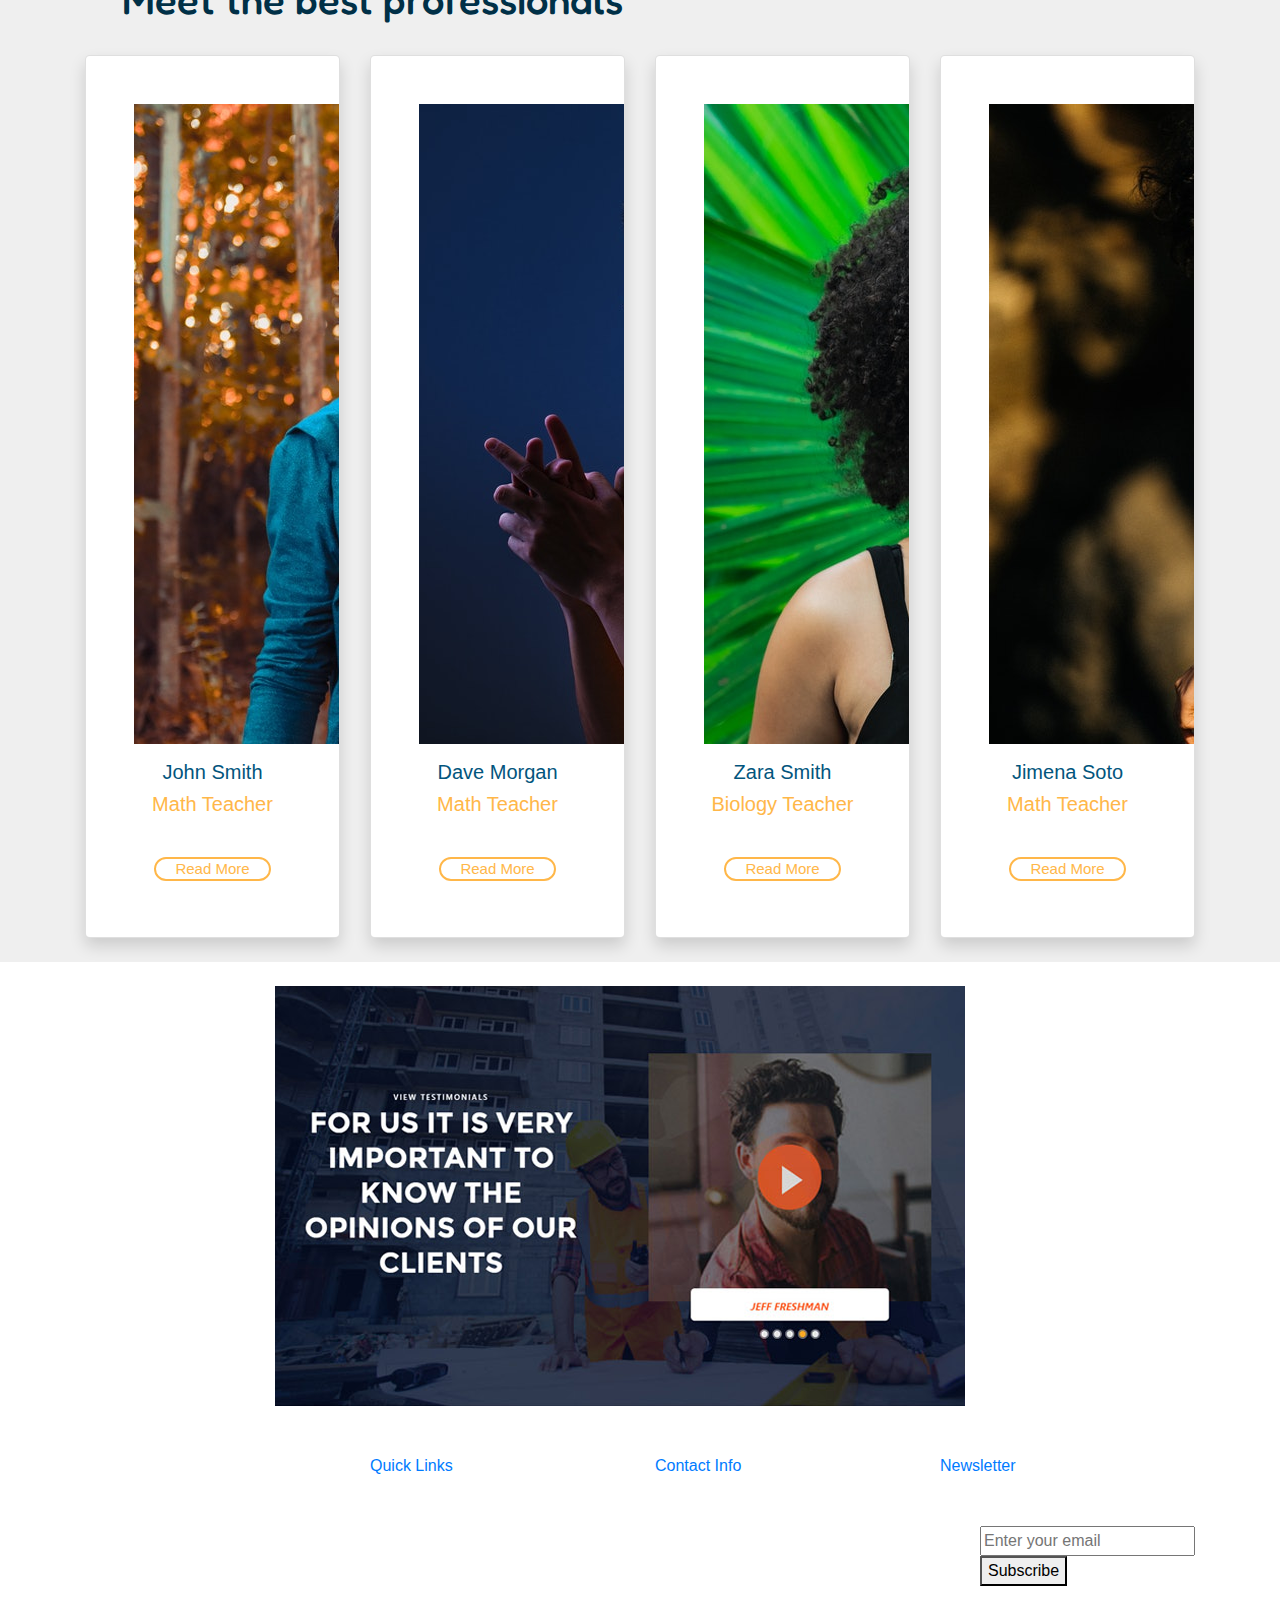
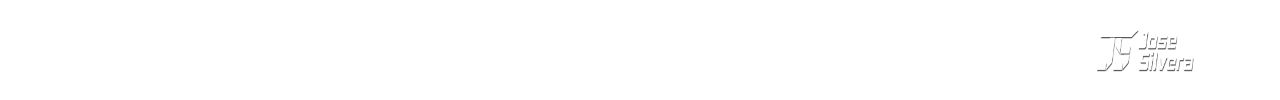
==== commit b665f90d: "jobhunting" ====
--- a/index.html
+++ b/index.html
@@ -89,12 +89,12 @@
                 <div class="col-lg-4">
                     <br>
                     <div class="flow">                        
-                        <h1>Welcome at the University</h1>
+                        <h1>Welcome to the University</h1>
                         <hr id="line">
                         <h1 id="topText">We are an online <br>
-                             platform to make learning</h1>              
+                             platform that makes leaning simpler.</h1>              
                       <br>
-                      <button id="button">Get Now</button>
+                      <button id="button">Request Info Now</button>
                       </div>
                 </div>    
                 <div class="col-lg-2"></div>            
@@ -239,8 +239,8 @@
             <h1><span class="dot"></span>
               About Us</h1>
             <hr style="background-color: #ffd5a0; height: 5px;"> 
-            <h1 id="topText">Know everything we do for you </h1> 
-            <p style="font-size: 20px;">The university is a physical place, buildings, laboratories, libraries ... where students and teachers meet. The university is also a human-social system, that is, a set of elements that are related and interact with each other.</p>             
+            <h1 id="topText">Get to know everything we do for you </h1> 
+            <p style="font-size: 20px;">We are excited to bring this new platform to our future students, we are committed to offering a safe and dynamic platform that propel our student to success.</p>             
           <button style="width: 200px;" id="button">Read More</button>
           <span><br><br></span>
           </div>
